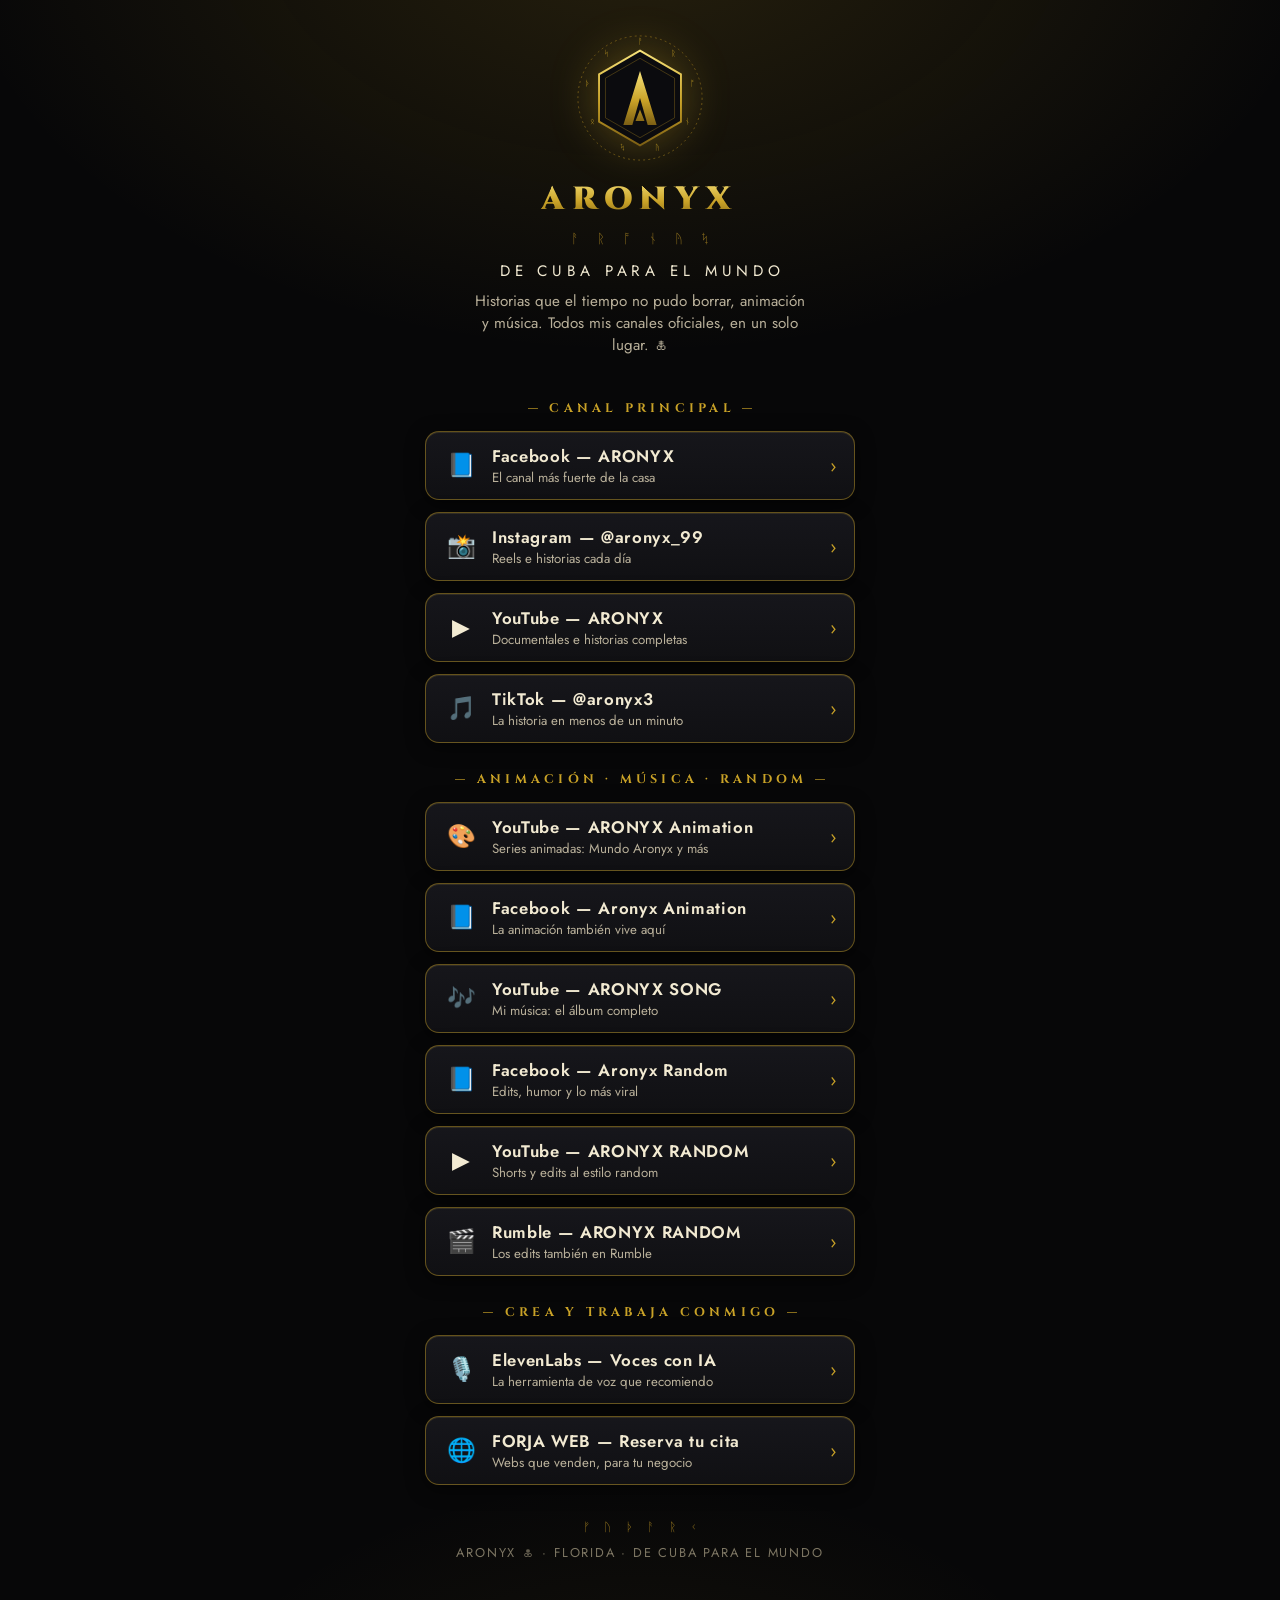
==== index.html @ a1427193 "Add files via upload" ====
<!DOCTYPE html>
<html lang="es">
<head>
<meta charset="UTF-8">
<meta name="viewport" content="width=device-width, initial-scale=1.0">
<title>ARONYX 🜏 — Todos mis enlaces</title>
<meta name="description" content="ARONYX — Historias, animación y música. De Cuba para el mundo. Todos los canales oficiales en un solo lugar.">
<link rel="preconnect" href="https://fonts.googleapis.com">
<link rel="preconnect" href="https://fonts.gstatic.com" crossorigin>
<link href="https://fonts.googleapis.com/css2?family=Cinzel:wght@600;700;900&family=Jost:ital,wght@0,400;0,500;0,600;1,400&display=swap" rel="stylesheet">
<style>
  :root{
    --gold:#c9a227; --gold-hi:#eccd6a; --gold-dim:#8a6d1d;
    --bg:#070708; --panel:#101013; --panel2:#16161b;
    --text:#f2ead2; --muted:#b9b09a;
  }
  *{margin:0;padding:0;box-sizing:border-box;-webkit-tap-highlight-color:transparent}
  html,body{background:var(--bg)}
  body{
    font-family:'Jost',system-ui,sans-serif; color:var(--text);
    min-height:100vh; display:flex; flex-direction:column; align-items:center;
    padding:34px 18px 44px;
    background:
      radial-gradient(ellipse 90% 45% at 50% -5%, rgba(201,162,39,.16), transparent 60%),
      radial-gradient(ellipse 60% 30% at 50% 110%, rgba(201,162,39,.07), transparent 60%),
      var(--bg);
  }
  .wrap{width:100%;max-width:430px;display:flex;flex-direction:column;align-items:center}
  .sigil{width:128px;height:128px;filter:drop-shadow(0 0 22px rgba(201,162,39,.35))}
  h1{
    font-family:'Cinzel',serif;font-weight:900;letter-spacing:.24em;
    font-size:2rem;margin-top:16px;text-align:center;
    background:linear-gradient(180deg,#f6e27a 0%,var(--gold) 55%,#7c5f14 100%);
    -webkit-background-clip:text;background-clip:text;color:transparent;
  }
  .runes{color:var(--gold-dim);letter-spacing:.55em;font-size:.8rem;margin-top:8px;text-indent:.55em}
  .lema{
    margin-top:12px;font-size:.95rem;letter-spacing:.32em;text-transform:uppercase;
    color:var(--text);text-align:center;text-indent:.32em;
  }
  .sub{margin-top:8px;color:var(--muted);font-size:.95rem;text-align:center;line-height:1.45;max-width:340px}
  .links{width:100%;margin-top:28px;display:flex;flex-direction:column;gap:12px}
  .section{
    margin:16px 0 2px;font-family:'Cinzel',serif;font-size:.78rem;font-weight:700;
    letter-spacing:.34em;color:var(--gold);text-transform:uppercase;text-align:center;text-indent:.34em;
  }
  a.btn{
    display:flex;align-items:center;gap:14px;width:100%;
    min-height:62px;padding:12px 18px;border-radius:14px;
    background:linear-gradient(180deg,var(--panel2),var(--panel));
    border:1px solid rgba(201,162,39,.45);
    color:var(--text);text-decoration:none;
    box-shadow:0 4px 18px rgba(0,0,0,.55), inset 0 1px 0 rgba(236,205,106,.12);
    transition:transform .12s ease, border-color .12s ease, box-shadow .12s ease;
  }
  a.btn:active{transform:scale(.985);border-color:var(--gold-hi)}
  .ico{font-size:1.45rem;line-height:1;width:34px;text-align:center;flex:0 0 34px}
  .btn .t{display:flex;flex-direction:column}
  .btn .name{font-weight:600;font-size:1.05rem;letter-spacing:.04em}
  .btn .desc{color:var(--muted);font-size:.83rem}
  .btn .arr{margin-left:auto;color:var(--gold);font-size:1.15rem}
  footer{margin-top:34px;text-align:center}
  footer .fr{color:var(--gold-dim);letter-spacing:.5em;font-size:.72rem;text-indent:.5em}
  footer p{color:#7d7663;font-size:.8rem;margin-top:8px;letter-spacing:.14em}
</style>
</head>
<body>
<div class="wrap">

  <!-- Sigilo oficial ARONYX: hexágono de obsidiana, A de oro fundido y runas grabadas -->
  <svg class="sigil" viewBox="0 0 200 200" role="img" aria-label="Sigilo ARONYX">
    <defs>
      <linearGradient id="gold" x1="0" y1="0" x2="0" y2="1">
        <stop offset="0" stop-color="#f6e27a"/><stop offset=".55" stop-color="#c9a227"/><stop offset="1" stop-color="#7c5f14"/>
      </linearGradient>
    </defs>
    <circle cx="100" cy="100" r="97" fill="none" stroke="#8a6d1d" stroke-width="1.4" stroke-dasharray="3 5" opacity=".8"/>
    <g fill="#c9a227" font-family="serif" font-size="13" text-anchor="middle" opacity=".9">
      <text x="100" y="16">ᚨ</text><text x="152" y="34">ᚱ</text><text x="182" y="82">ᚩ</text>
      <text x="174" y="140">ᚾ</text><text x="128" y="182">ᚤ</text><text x="72" y="182">ᛪ</text>
      <text x="26" y="140">ᛟ</text><text x="18" y="82">ᚦ</text><text x="48" y="34">ᛋ</text>
    </g>
    <polygon points="100,26 164,63 164,137 100,174 36,137 36,63" fill="#0b0b0e" stroke="url(#gold)" stroke-width="3"/>
    <polygon points="100,38 154,69 154,131 100,162 46,131 46,69" fill="none" stroke="#8a6d1d" stroke-width="1" opacity=".7"/>
    <path d="M100 58 L126 142 L112 142 L100 100 L88 142 L74 142 Z M100 118 L107 136 L93 136 Z" fill="url(#gold)"/>
  </svg>

  <h1>ARONYX</h1>
  <div class="runes">ᚨ ᚱ ᚩ ᚾ ᚤ ᛪ</div>
  <div class="lema">De Cuba para el mundo</div>
  <p class="sub">Historias que el tiempo no pudo borrar, animación y música. Todos mis canales oficiales, en un solo lugar. 🜏</p>

  <div class="links">
    <div class="section">— Canal principal —</div>

    <a class="btn" href="https://www.facebook.com/61594683735686">
      <span class="ico">📘</span>
      <span class="t"><span class="name">Facebook — ARONYX</span><span class="desc">El canal más fuerte de la casa</span></span>
      <span class="arr">›</span>
    </a>
    <a class="btn" href="https://www.instagram.com/aronyx_99">
      <span class="ico">📸</span>
      <span class="t"><span class="name">Instagram — @aronyx_99</span><span class="desc">Reels e historias cada día</span></span>
      <span class="arr">›</span>
    </a>
    <a class="btn" href="https://www.youtube.com/@aronyx99">
      <span class="ico">▶️</span>
      <span class="t"><span class="name">YouTube — ARONYX</span><span class="desc">Documentales e historias completas</span></span>
      <span class="arr">›</span>
    </a>
    <a class="btn" href="https://www.tiktok.com/@aronyx3">
      <span class="ico">🎵</span>
      <span class="t"><span class="name">TikTok — @aronyx3</span><span class="desc">La historia en menos de un minuto</span></span>
      <span class="arr">›</span>
    </a>

    <div class="section">— Animación · Música · Random —</div>

    <a class="btn" href="https://www.youtube.com/@ARONYXAnimation">
      <span class="ico">🎨</span>
      <span class="t"><span class="name">YouTube — ARONYX Animation</span><span class="desc">Series animadas: Mundo Aronyx y más</span></span>
      <span class="arr">›</span>
    </a>
    <a class="btn" href="https://www.facebook.com/profile.php?id=61595807870297">
      <span class="ico">📘</span>
      <span class="t"><span class="name">Facebook — Aronyx Animation</span><span class="desc">La animación también vive aquí</span></span>
      <span class="arr">›</span>
    </a>
    <a class="btn" href="https://www.youtube.com/@ARONYXSONG">
      <span class="ico">🎶</span>
      <span class="t"><span class="name">YouTube — ARONYX SONG</span><span class="desc">Mi música: el álbum completo</span></span>
      <span class="arr">›</span>
    </a>
    <a class="btn" href="https://www.facebook.com/profile.php?id=61595536201968">
      <span class="ico">📘</span>
      <span class="t"><span class="name">Facebook — Aronyx Random</span><span class="desc">Edits, humor y lo más viral</span></span>
      <span class="arr">›</span>
    </a>
    <a class="btn" href="https://www.youtube.com/@ARONYXRANDOM">
      <span class="ico">▶️</span>
      <span class="t"><span class="name">YouTube — ARONYX RANDOM</span><span class="desc">Shorts y edits al estilo random</span></span>
      <span class="arr">›</span>
    </a>
    <a class="btn" href="https://rumble.com/c/c-7971514">
      <span class="ico">🎬</span>
      <span class="t"><span class="name">Rumble — ARONYX RANDOM</span><span class="desc">Los edits también en Rumble</span></span>
      <span class="arr">›</span>
    </a>

    <div class="section">— Crea y trabaja conmigo —</div>

    <a class="btn" href="https://try.elevenlabs.io/y86psbyp3qfk">
      <span class="ico">🎙️</span>
      <span class="t"><span class="name">ElevenLabs — Voces con IA</span><span class="desc">La herramienta de voz que recomiendo</span></span>
      <span class="arr">›</span>
    </a>
    <a class="btn" href="https://cal.com/forjaweb/cita-forja-web">
      <span class="ico">🌐</span>
      <span class="t"><span class="name">FORJA WEB — Reserva tu cita</span><span class="desc">Webs que venden, para tu negocio</span></span>
      <span class="arr">›</span>
    </a>
  </div>

  <footer>
    <div class="fr">ᚠ ᚢ ᚦ ᚨ ᚱ ᚲ</div>
    <p>ARONYX 🜏 · FLORIDA · DE CUBA PARA EL MUNDO</p>
  </footer>
</div>
</body>
</html>
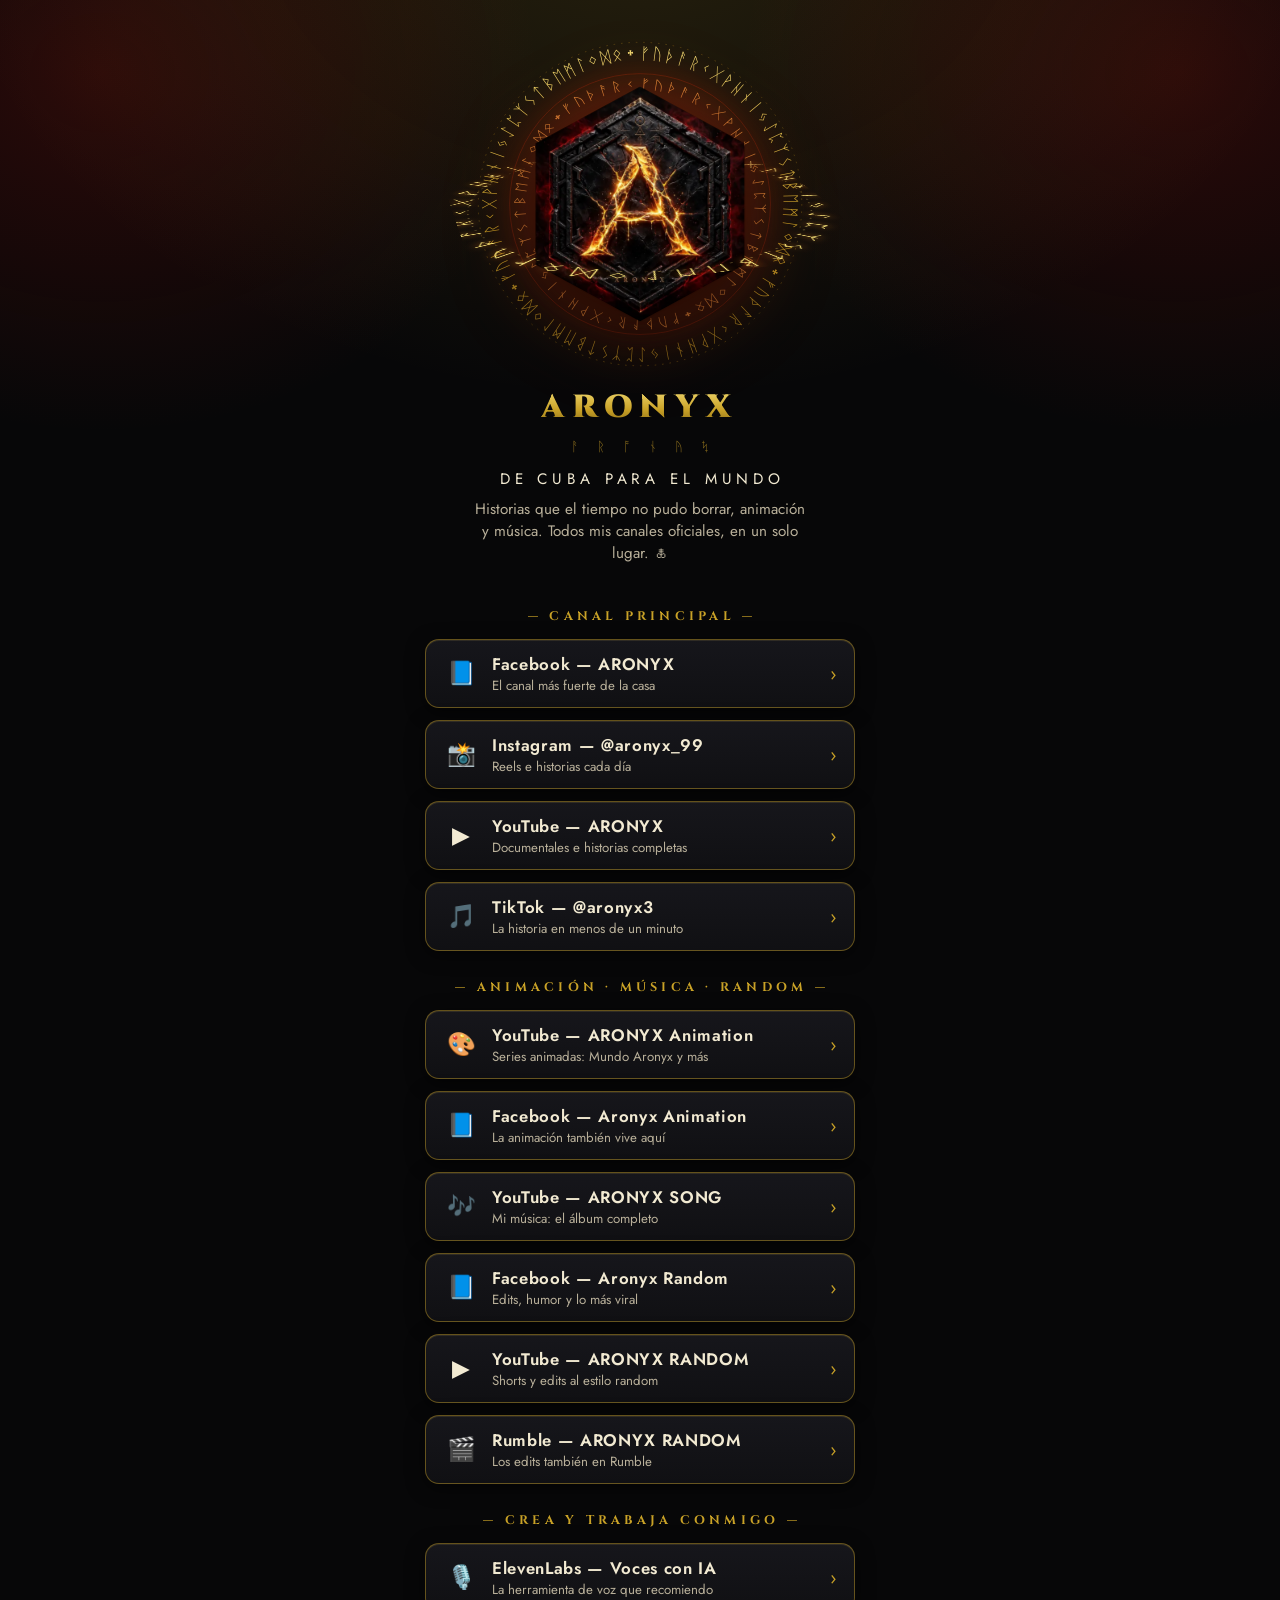
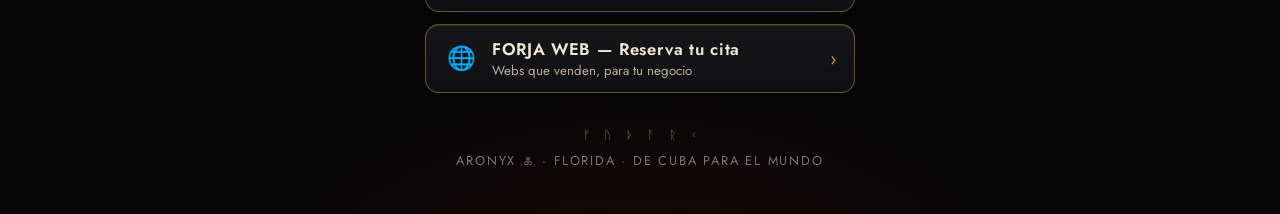
==== commit e437aaa7: "Emblema épico: sigilo real de su perfil (A de lava) + anillos rúnicos 3D" ====
--- a/index.html
+++ b/index.html
@@ -15,18 +15,90 @@
     --text:#f2ead2; --muted:#b9b09a;
   }
   *{margin:0;padding:0;box-sizing:border-box;-webkit-tap-highlight-color:transparent}
-  html,body{background:var(--bg)}
+  html,body{background:var(--bg);overflow-x:clip}
   body{
     font-family:'Jost',system-ui,sans-serif; color:var(--text);
     min-height:100vh; display:flex; flex-direction:column; align-items:center;
     padding:34px 18px 44px;
     background:
+      radial-gradient(ellipse 55% 32% at 8% 4%, rgba(186,22,12,.20), transparent 62%),
+      radial-gradient(ellipse 55% 32% at 92% 4%, rgba(186,22,12,.20), transparent 62%),
       radial-gradient(ellipse 90% 45% at 50% -5%, rgba(201,162,39,.16), transparent 60%),
-      radial-gradient(ellipse 60% 30% at 50% 110%, rgba(201,162,39,.07), transparent 60%),
+      radial-gradient(ellipse 60% 30% at 50% 110%, rgba(150,12,6,.14), transparent 60%),
       var(--bg);
   }
   .wrap{width:100%;max-width:430px;display:flex;flex-direction:column;align-items:center}
-  .sigil{width:128px;height:128px;filter:drop-shadow(0 0 22px rgba(201,162,39,.35))}
+
+  /* ===== Emblema épico: el sigilo REAL de su perfil + anillos rúnicos en 3D ===== */
+  .hero{
+    position:relative;width:min(86vw,332px);aspect-ratio:1/1;margin-top:4px;
+    perspective:1050px;
+    animation:epic-in 1.15s cubic-bezier(.17,1.25,.3,1) .08s both;
+  }
+  .stage{position:absolute;inset:0;transform-style:preserve-3d;animation:sway 9s ease-in-out 1.5s infinite}
+  .glow{
+    position:absolute;inset:7%;border-radius:50%;
+    background:radial-gradient(circle,rgba(255,106,0,.55),rgba(214,32,12,.30) 46%,transparent 70%);
+    filter:blur(16px);animation:pulse 3.8s ease-in-out infinite;
+  }
+  .flare{
+    position:absolute;inset:0;pointer-events:none;opacity:0;
+    background:radial-gradient(circle at 50% 46%,rgba(255,196,92,.55),rgba(255,90,20,.16) 42%,transparent 68%);
+    animation:flare 1.25s ease-out .4s both;
+  }
+  .rings{position:absolute;inset:0;width:100%;height:100%;transform:translateZ(-6px)}
+  .spin-a{transform-box:view-box;transform-origin:center;animation:spin 74s linear infinite}
+  .spin-b{transform-box:view-box;transform-origin:center;animation:spin-rev 52s linear infinite}
+  .runes-outer{font-size:20px;letter-spacing:3px;fill:url(#goldring)}
+  .runes-mid{font-size:15.5px;letter-spacing:2px;fill:#ffab4a;opacity:.92}
+  .orbit-plane{position:absolute;inset:-5%;transform:rotateX(70deg) rotateZ(-16deg);pointer-events:none}
+  .orbit{width:100%;height:100%;animation:spin 26s linear infinite}
+  .runes-orbit{font-size:25px;letter-spacing:6px;fill:#f6e27a;filter:drop-shadow(0 0 6px rgba(255,140,30,.85))}
+  .core{
+    position:absolute;left:50%;top:50%;width:75%;aspect-ratio:1/1;
+    transform:translate(-50%,-50%) translateZ(36px);
+    filter:drop-shadow(0 16px 28px rgba(0,0,0,.8)) drop-shadow(0 0 30px rgba(255,84,20,.30));
+  }
+  .sigil-img{
+    width:100%;height:100%;object-fit:cover;display:block;
+    clip-path:polygon(50% 4.5%,90.5% 26.5%,90.5% 73.5%,50% 95.5%,9.5% 73.5%,9.5% 26.5%);
+  }
+  .shock{
+    position:absolute;left:50%;top:50%;width:64%;aspect-ratio:1/1;margin:-32% 0 0 -32%;
+    border-radius:50%;border:2px solid rgba(255,176,72,.9);
+    box-shadow:0 0 24px rgba(255,120,30,.5), inset 0 0 24px rgba(255,120,30,.35);
+    opacity:0;pointer-events:none;animation:shock 1.05s ease-out .55s both;
+  }
+  .embers{position:absolute;inset:0;pointer-events:none}
+  .embers span{
+    position:absolute;bottom:15%;width:5px;height:5px;border-radius:50%;opacity:0;
+    background:radial-gradient(circle,#ffd98a 0%,#ff7a1a 55%,rgba(255,60,10,0) 78%);
+    box-shadow:0 0 8px 2px rgba(255,120,30,.55);
+    animation:rise 7s linear infinite;
+  }
+  @keyframes spin{to{transform:rotate(360deg)}}
+  @keyframes spin-rev{to{transform:rotate(-360deg)}}
+  @keyframes pulse{0%,100%{opacity:.55;transform:scale(.96)}50%{opacity:.95;transform:scale(1.05)}}
+  @keyframes sway{0%,100%{transform:rotateX(4deg) rotateY(-6deg)}50%{transform:rotateX(-3deg) rotateY(6deg)}}
+  @keyframes epic-in{
+    0%{opacity:0;transform:scale(.3) rotate(-7deg);filter:brightness(3.4) saturate(1.7)}
+    52%{opacity:1;transform:scale(1.07) rotate(1.5deg);filter:brightness(1.6)}
+    76%{transform:scale(.98) rotate(0deg)}
+    100%{opacity:1;transform:scale(1);filter:brightness(1)}
+  }
+  @keyframes shock{0%{transform:scale(.5);opacity:.95}100%{transform:scale(1.45);opacity:0}}
+  @keyframes flare{0%{opacity:0}25%{opacity:.9}100%{opacity:0}}
+  @keyframes rise{
+    0%{transform:translate3d(0,0,0) scale(1);opacity:0}
+    10%{opacity:1}
+    68%{opacity:.9}
+    100%{transform:translate3d(var(--sway,0px),-218px,0) scale(.3);opacity:0}
+  }
+  @media (prefers-reduced-motion: reduce){
+    .hero,.stage,.glow,.spin-a,.spin-b,.orbit{animation:none}
+    .flare,.shock,.embers{display:none}
+  }
+
   h1{
     font-family:'Cinzel',serif;font-weight:900;letter-spacing:.24em;
     font-size:2rem;margin-top:16px;text-align:center;
@@ -67,23 +139,57 @@
 <body>
 <div class="wrap">
 
-  <!-- Sigilo oficial ARONYX: hexágono de obsidiana, A de oro fundido y runas grabadas -->
-  <svg class="sigil" viewBox="0 0 200 200" role="img" aria-label="Sigilo ARONYX">
-    <defs>
-      <linearGradient id="gold" x1="0" y1="0" x2="0" y2="1">
-        <stop offset="0" stop-color="#f6e27a"/><stop offset=".55" stop-color="#c9a227"/><stop offset="1" stop-color="#7c5f14"/>
-      </linearGradient>
-    </defs>
-    <circle cx="100" cy="100" r="97" fill="none" stroke="#8a6d1d" stroke-width="1.4" stroke-dasharray="3 5" opacity=".8"/>
-    <g fill="#c9a227" font-family="serif" font-size="13" text-anchor="middle" opacity=".9">
-      <text x="100" y="16">ᚨ</text><text x="152" y="34">ᚱ</text><text x="182" y="82">ᚩ</text>
-      <text x="174" y="140">ᚾ</text><text x="128" y="182">ᚤ</text><text x="72" y="182">ᛪ</text>
-      <text x="26" y="140">ᛟ</text><text x="18" y="82">ᚦ</text><text x="48" y="34">ᛋ</text>
-    </g>
-    <polygon points="100,26 164,63 164,137 100,174 36,137 36,63" fill="#0b0b0e" stroke="url(#gold)" stroke-width="3"/>
-    <polygon points="100,38 154,69 154,131 100,162 46,131 46,69" fill="none" stroke="#8a6d1d" stroke-width="1" opacity=".7"/>
-    <path d="M100 58 L126 142 L112 142 L100 100 L88 142 L74 142 Z M100 118 L107 136 L93 136 Z" fill="url(#gold)"/>
-  </svg>
+  <!-- Sigilo oficial ARONYX: la imagen REAL de su perfil (hexágono de obsidiana, A de lava,
+       negro y rojo) rodeada de anillos rúnicos en 3D. La A NO se redibuja: es la suya. -->
+  <div class="hero" role="img" aria-label="Sigilo oficial ARONYX: hexágono de obsidiana con la A de lava, rodeado de runas">
+    <div class="stage">
+      <div class="glow"></div>
+      <div class="flare"></div>
+      <svg class="rings" viewBox="0 0 400 400" aria-hidden="true">
+        <defs>
+          <path id="cirO" d="M200,24 a176,176 0 1,1 -0.01,0"/>
+          <path id="cirM" d="M200,60 a140,140 0 1,1 -0.01,0"/>
+          <linearGradient id="goldring" x1="0" y1="0" x2="0" y2="1">
+            <stop offset="0" stop-color="#f6e27a"/><stop offset=".55" stop-color="#c9a227"/><stop offset="1" stop-color="#8a6d1d"/>
+          </linearGradient>
+        </defs>
+        <circle cx="200" cy="200" r="196" fill="none" stroke="#8a6d1d" stroke-width="1" stroke-dasharray="2 7" opacity=".55"/>
+        <circle cx="200" cy="200" r="158" fill="none" stroke="rgba(224,49,18,.30)" stroke-width="1"/>
+        <circle cx="200" cy="200" r="122" fill="none" stroke="rgba(201,162,39,.20)" stroke-width="1" stroke-dasharray="1 6"/>
+        <g class="spin-a">
+          <text class="runes-outer"><textPath href="#cirO" textLength="1102" lengthAdjust="spacingAndGlyphs">ᚠᚢᚦᚨᚱᚲᚷᚹᚺᚾᛁᛃᛇᛈᛉᛊᛏᛒᛖᛗᛚᛜᛞᛟ᛭ᚠᚢᚦᚨᚱᚲᚷᚹᚺᚾᛁᛃᛇᛈᛉᛊᛏᛒᛖᛗᛚᛜᛞᛟ᛭ᚠᚢᚦᚨᚱᚲᚷᚹᚺᚾᛁᛃᛇᛈᛉᛊᛏᛒᛖᛗᛚᛜᛞᛟ᛭</textPath></text>
+        </g>
+        <g class="spin-b">
+          <text class="runes-mid"><textPath href="#cirM" textLength="876" lengthAdjust="spacingAndGlyphs">ᚠᚢᚦᚨᚱᚲᚷᚹᚺᚾᛁᛃᛇᛈᛉᛊᛏᛒᛖᛗᛚᛜᛞᛟ᛭ᚠᚢᚦᚨᚱᚲᚷᚹᚺᚾᛁᛃᛇᛈᛉᛊᛏᛒᛖᛗᛚᛜᛞᛟ᛭ᚠᚢᚦᚨᚱᚲ</textPath></text>
+        </g>
+      </svg>
+      <div class="orbit-plane">
+        <svg class="orbit" viewBox="0 0 400 400" aria-hidden="true">
+          <defs><path id="cirT" d="M200,14 a186,186 0 1,1 -0.01,0"/></defs>
+          <circle cx="200" cy="200" r="186" fill="none" stroke="rgba(236,205,106,.4)" stroke-width="1.4" stroke-dasharray="3 9"/>
+          <text class="runes-orbit"><textPath href="#cirT" textLength="1164" lengthAdjust="spacingAndGlyphs">ᚠᚢᚦᚨᚱᚲᚷᚹᚺᚾᛁᛃᛇᛈᛉᛊᛏᛒᛖᛗᛚᛜᛞᛟᚠᚢᚦᚨᚱᚲᚷᚹᚺᚾᛁᛃᛇᛈ</textPath></text>
+        </svg>
+      </div>
+      <div class="core">
+        <img class="sigil-img" src="[data-uri]" width="640" height="640" alt="Sigilo ARONYX" fetchpriority="high" decoding="async">
+      </div>
+      <div class="shock"></div>
+      <div class="embers" aria-hidden="true">
+        <span style="left:18%;--sway:-22px;animation-duration:7.5s;animation-delay:.2s"></span>
+        <span style="left:26%;--sway:14px;animation-duration:9s;animation-delay:1.4s"></span>
+        <span style="left:33%;--sway:-10px;animation-duration:6.4s;animation-delay:2.6s"></span>
+        <span style="left:41%;--sway:20px;animation-duration:8.2s;animation-delay:.8s"></span>
+        <span style="left:48%;--sway:-18px;animation-duration:7s;animation-delay:3.4s"></span>
+        <span style="left:56%;--sway:10px;animation-duration:9.6s;animation-delay:1.9s"></span>
+        <span style="left:63%;--sway:-24px;animation-duration:6.8s;animation-delay:4.2s"></span>
+        <span style="left:71%;--sway:16px;animation-duration:8.8s;animation-delay:.5s"></span>
+        <span style="left:79%;--sway:-12px;animation-duration:7.8s;animation-delay:2.2s"></span>
+        <span style="left:29%;--sway:24px;animation-duration:10s;animation-delay:5s"></span>
+        <span style="left:52%;--sway:-6px;animation-duration:6.2s;animation-delay:5.8s"></span>
+        <span style="left:67%;--sway:8px;animation-duration:9.2s;animation-delay:3s"></span>
+      </div>
+    </div>
+  </div>
 
   <h1>ARONYX</h1>
   <div class="runes">ᚨ ᚱ ᚩ ᚾ ᚤ ᛪ</div>
@@ -166,5 +272,8 @@
     <p>ARONYX 🜏 · FLORIDA · DE CUBA PARA EL MUNDO</p>
   </footer>
 </div>
+<script>
+try{var i=document.querySelector('.sigil-img');if(i){var l=document.createElement('link');l.rel='icon';l.type='image/webp';l.href=i.src;document.head.appendChild(l);}}catch(e){}
+</script>
 </body>
 </html>
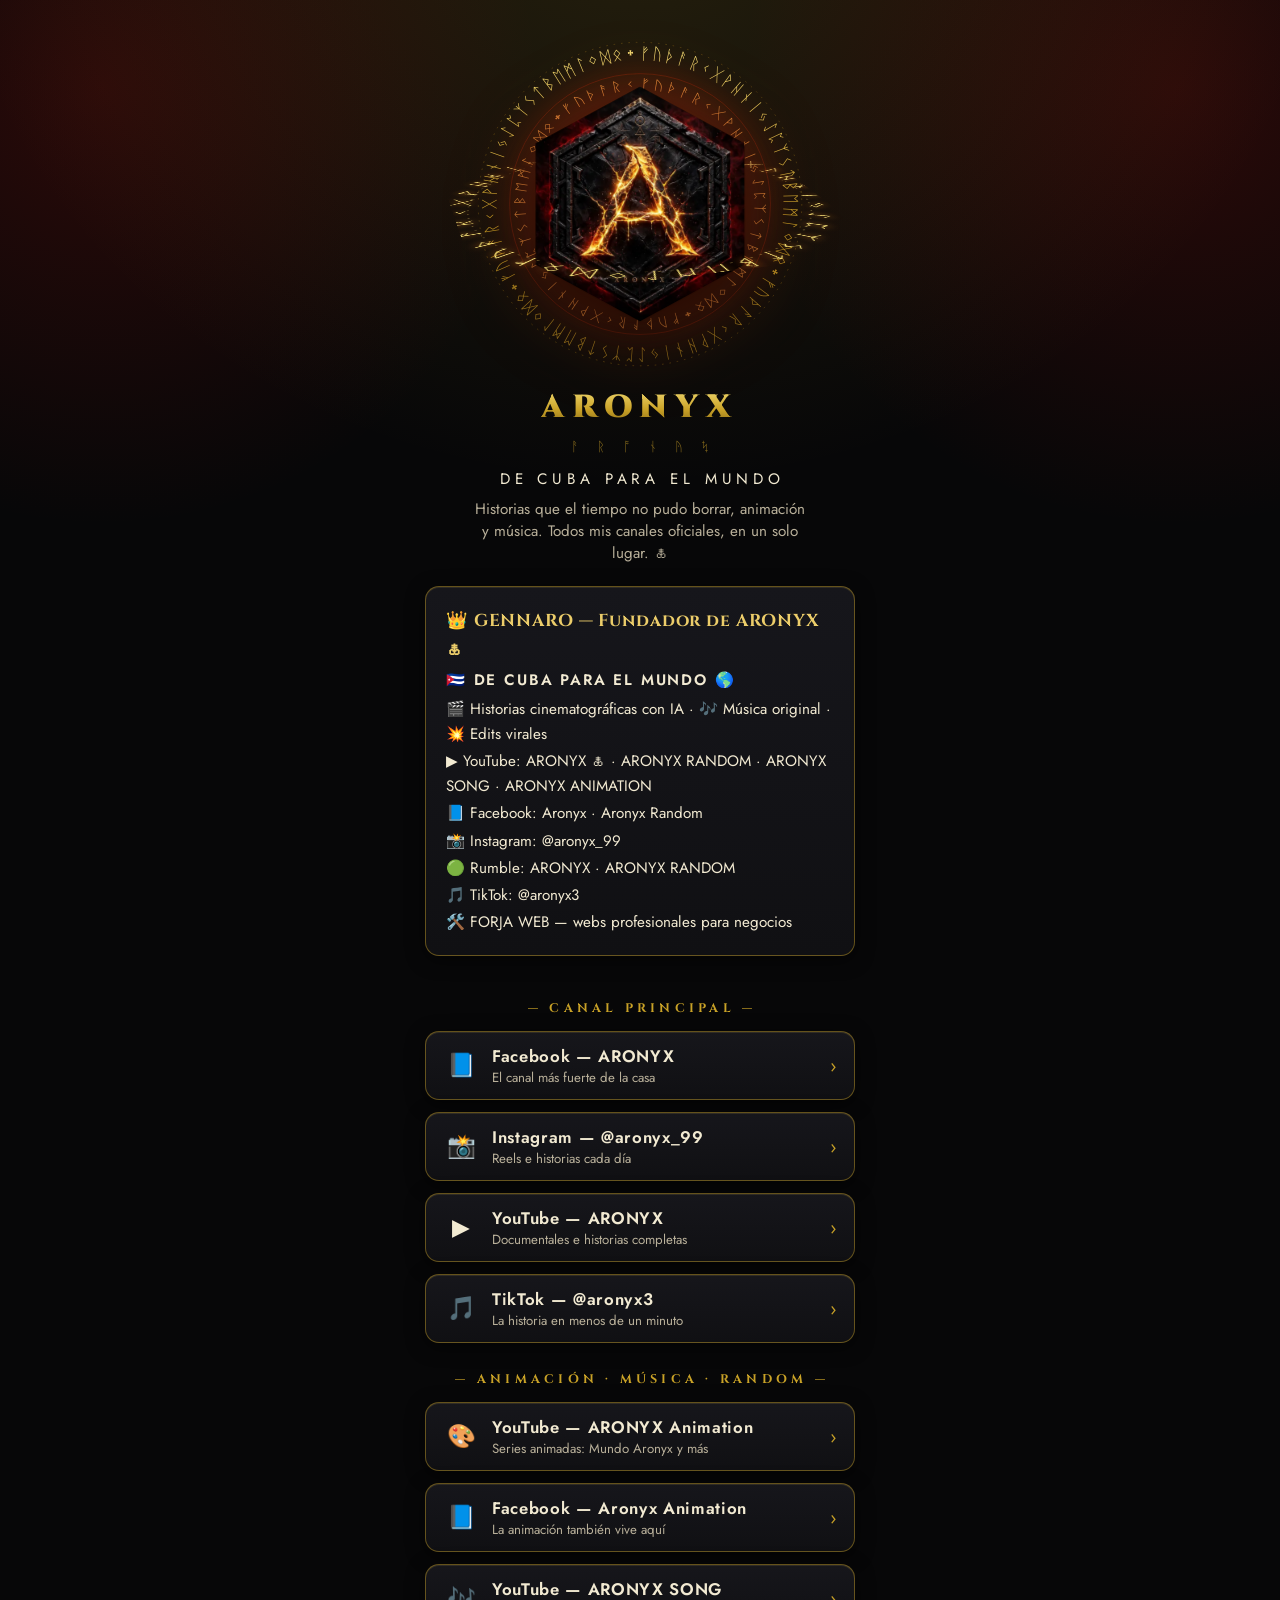
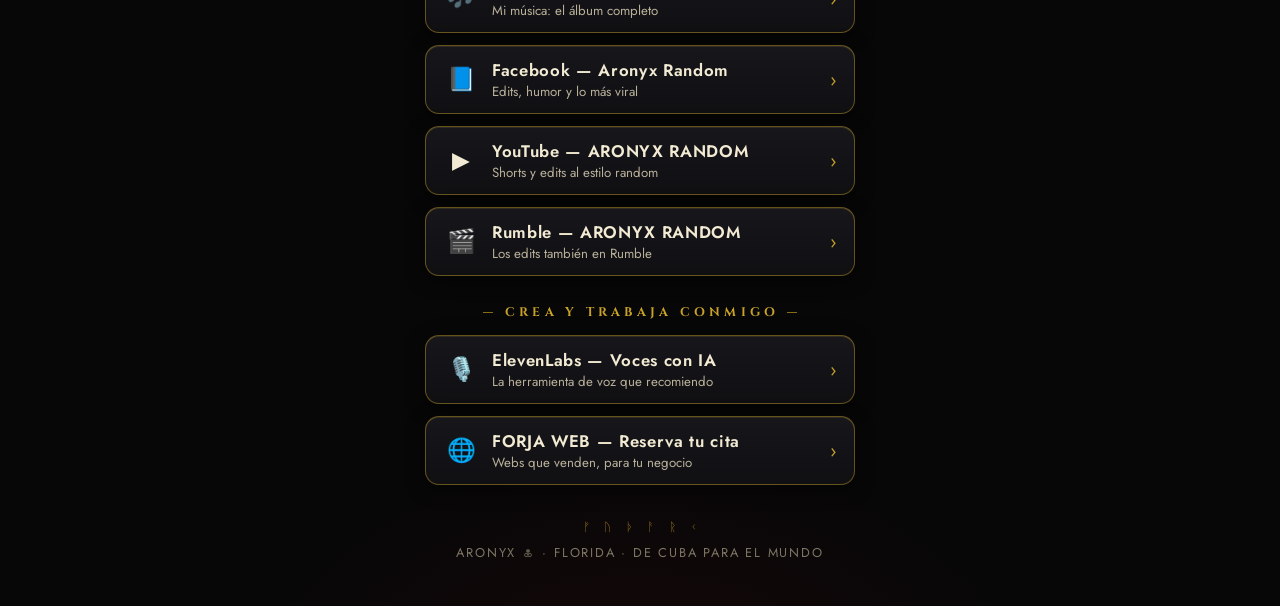
==== commit 59958caf: "Agrega bloque de presentación oficial de la marca ARONYX (intro con todos los canales)" ====
--- a/index.html
+++ b/index.html
@@ -111,6 +111,19 @@
     color:var(--text);text-align:center;text-indent:.32em;
   }
   .sub{margin-top:8px;color:var(--muted);font-size:.95rem;text-align:center;line-height:1.45;max-width:340px}
+  .presentacion{
+    width:100%;margin-top:22px;padding:18px 20px;border-radius:14px;
+    background:linear-gradient(180deg,var(--panel2),var(--panel));
+    border:1px solid rgba(201,162,39,.45);
+    box-shadow:0 4px 18px rgba(0,0,0,.55), inset 0 1px 0 rgba(236,205,106,.12);
+    font-size:.95rem;line-height:1.65;text-align:left;
+  }
+  .presentacion p{margin:2px 0}
+  .presentacion .p-title{
+    font-family:'Cinzel',serif;font-weight:700;font-size:1.08rem;letter-spacing:.05em;
+    color:var(--gold-hi);margin-bottom:4px;
+  }
+  .presentacion .p-lema{letter-spacing:.12em;text-transform:uppercase;font-weight:600;margin-bottom:4px}
   .links{width:100%;margin-top:28px;display:flex;flex-direction:column;gap:12px}
   .section{
     margin:16px 0 2px;font-family:'Cinzel',serif;font-size:.78rem;font-weight:700;
@@ -196,6 +209,18 @@
   <div class="lema">De Cuba para el mundo</div>
   <p class="sub">Historias que el tiempo no pudo borrar, animación y música. Todos mis canales oficiales, en un solo lugar. 🜏</p>
 
+  <div class="presentacion">
+    <p class="p-title">👑 GENNARO — Fundador de ARONYX 🜏</p>
+    <p class="p-lema">🇨🇺 DE CUBA PARA EL MUNDO 🌎</p>
+    <p>🎬 Historias cinematográficas con IA · 🎶 Música original · 💥 Edits virales</p>
+    <p>▶️ YouTube: ARONYX 🜏 · ARONYX RANDOM · ARONYX SONG · ARONYX ANIMATION</p>
+    <p>📘 Facebook: Aronyx · Aronyx Random</p>
+    <p>📸 Instagram: @aronyx_99</p>
+    <p>🟢 Rumble: ARONYX · ARONYX RANDOM</p>
+    <p>🎵 TikTok: @aronyx3</p>
+    <p>🛠️ FORJA WEB — webs profesionales para negocios</p>
+  </div>
+
   <div class="links">
     <div class="section">— Canal principal —</div>
 
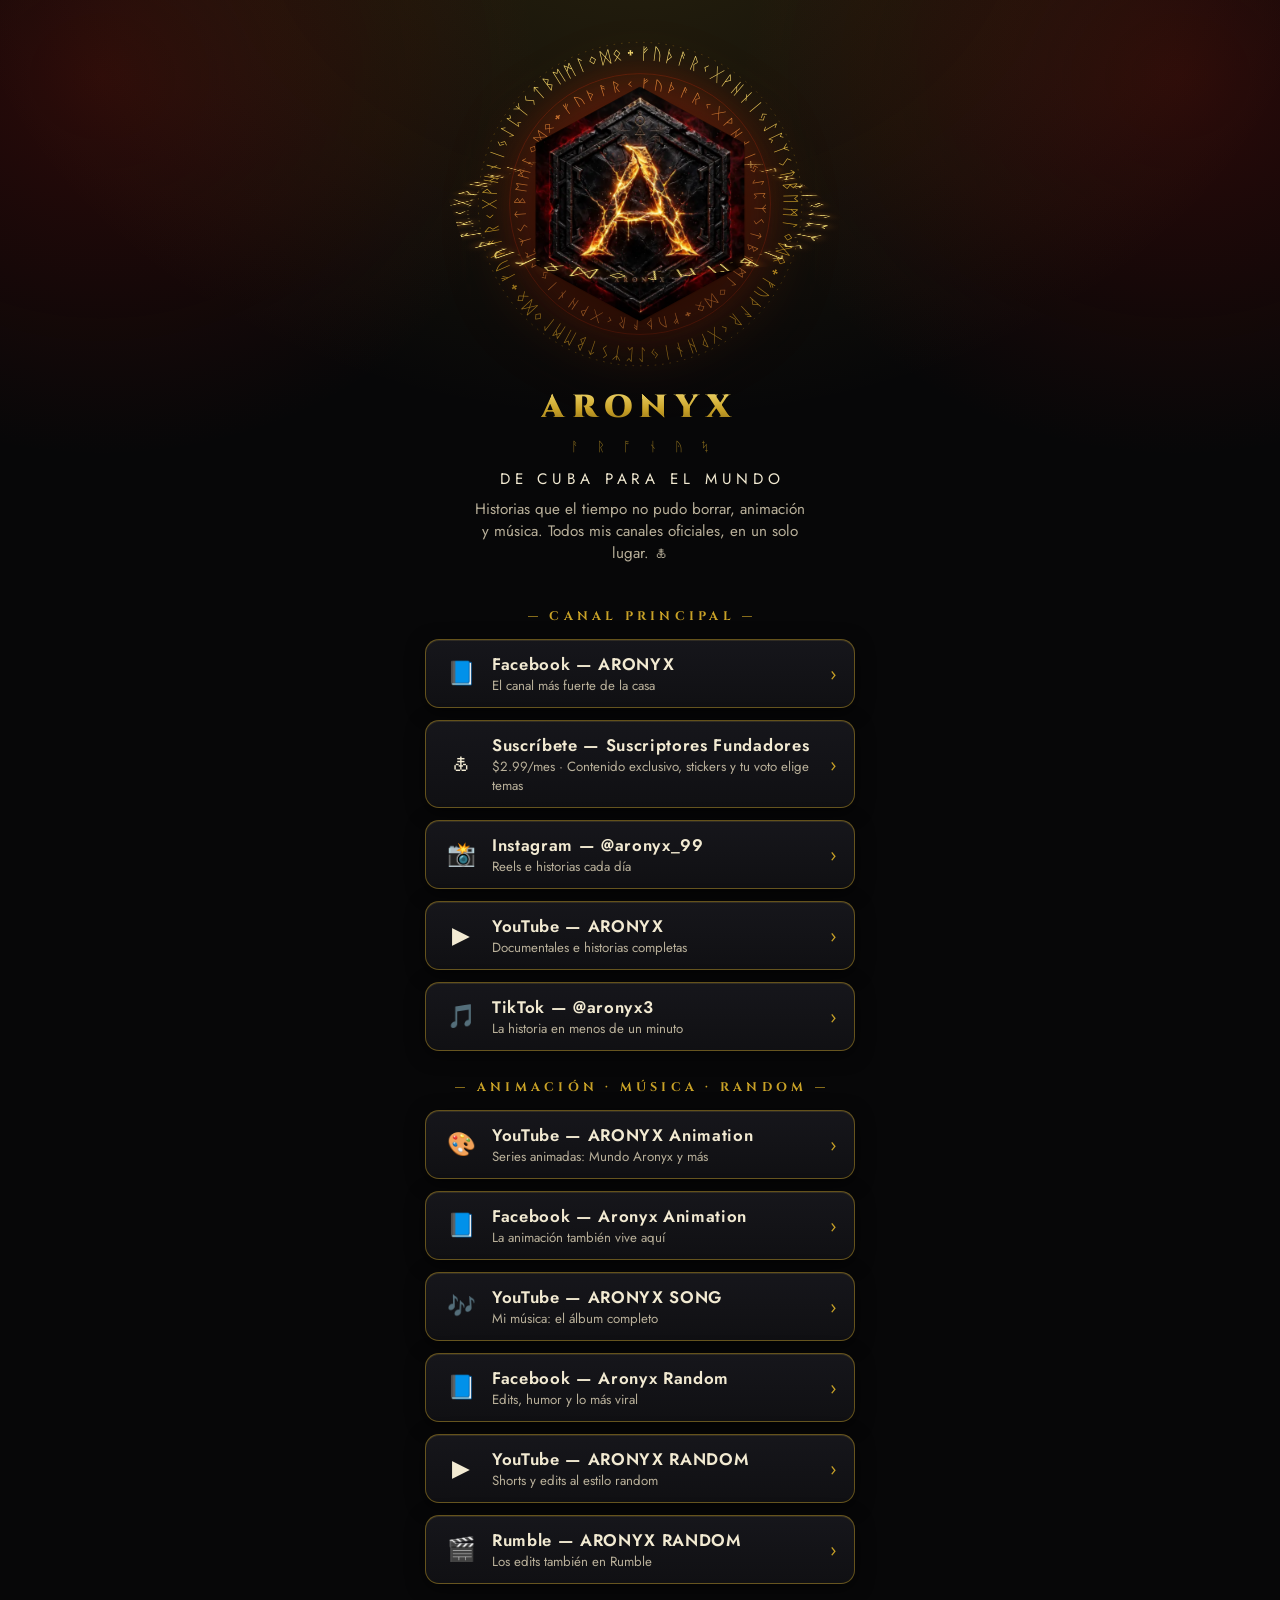
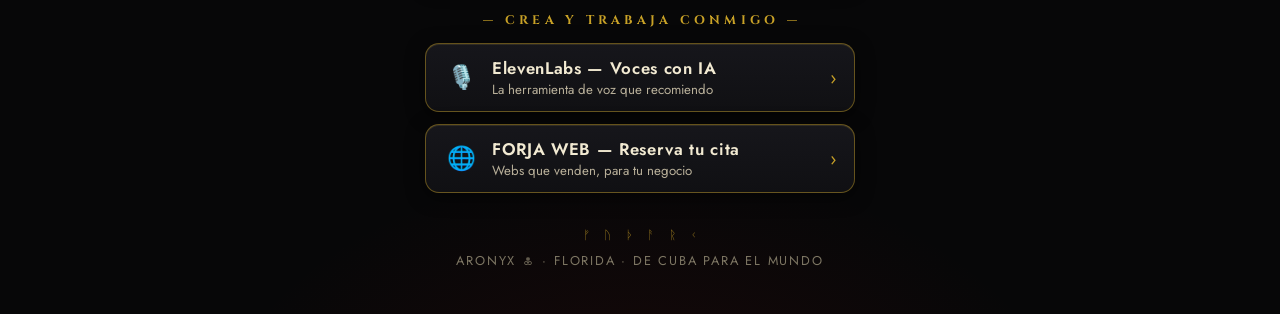
==== commit 466720c5: "Agrega botón de suscripción de Facebook $2.99" ====
--- a/index.html
+++ b/index.html
@@ -111,19 +111,6 @@
     color:var(--text);text-align:center;text-indent:.32em;
   }
   .sub{margin-top:8px;color:var(--muted);font-size:.95rem;text-align:center;line-height:1.45;max-width:340px}
-  .presentacion{
-    width:100%;margin-top:22px;padding:18px 20px;border-radius:14px;
-    background:linear-gradient(180deg,var(--panel2),var(--panel));
-    border:1px solid rgba(201,162,39,.45);
-    box-shadow:0 4px 18px rgba(0,0,0,.55), inset 0 1px 0 rgba(236,205,106,.12);
-    font-size:.95rem;line-height:1.65;text-align:left;
-  }
-  .presentacion p{margin:2px 0}
-  .presentacion .p-title{
-    font-family:'Cinzel',serif;font-weight:700;font-size:1.08rem;letter-spacing:.05em;
-    color:var(--gold-hi);margin-bottom:4px;
-  }
-  .presentacion .p-lema{letter-spacing:.12em;text-transform:uppercase;font-weight:600;margin-bottom:4px}
   .links{width:100%;margin-top:28px;display:flex;flex-direction:column;gap:12px}
   .section{
     margin:16px 0 2px;font-family:'Cinzel',serif;font-size:.78rem;font-weight:700;
@@ -209,24 +196,17 @@
   <div class="lema">De Cuba para el mundo</div>
   <p class="sub">Historias que el tiempo no pudo borrar, animación y música. Todos mis canales oficiales, en un solo lugar. 🜏</p>
 
-  <div class="presentacion">
-    <p class="p-title">👑 GENNARO — Fundador de ARONYX 🜏</p>
-    <p class="p-lema">🇨🇺 DE CUBA PARA EL MUNDO 🌎</p>
-    <p>🎬 Historias cinematográficas con IA · 🎶 Música original · 💥 Edits virales</p>
-    <p>▶️ YouTube: ARONYX 🜏 · ARONYX RANDOM · ARONYX SONG · ARONYX ANIMATION</p>
-    <p>📘 Facebook: Aronyx · Aronyx Random</p>
-    <p>📸 Instagram: @aronyx_99</p>
-    <p>🟢 Rumble: ARONYX · ARONYX RANDOM</p>
-    <p>🎵 TikTok: @aronyx3</p>
-    <p>🛠️ FORJA WEB — webs profesionales para negocios</p>
-  </div>
-
   <div class="links">
     <div class="section">— Canal principal —</div>
 
     <a class="btn" href="https://www.facebook.com/61594683735686">
       <span class="ico">📘</span>
       <span class="t"><span class="name">Facebook — ARONYX</span><span class="desc">El canal más fuerte de la casa</span></span>
+      <span class="arr">›</span>
+    </a>
+    <a class="btn" href="https://www.facebook.com/61594683735686/subscribe/">
+      <span class="ico">🜏</span>
+      <span class="t"><span class="name">Suscríbete — Suscriptores Fundadores</span><span class="desc">$2.99/mes · Contenido exclusivo, stickers y tu voto elige temas</span></span>
       <span class="arr">›</span>
     </a>
     <a class="btn" href="https://www.instagram.com/aronyx_99">
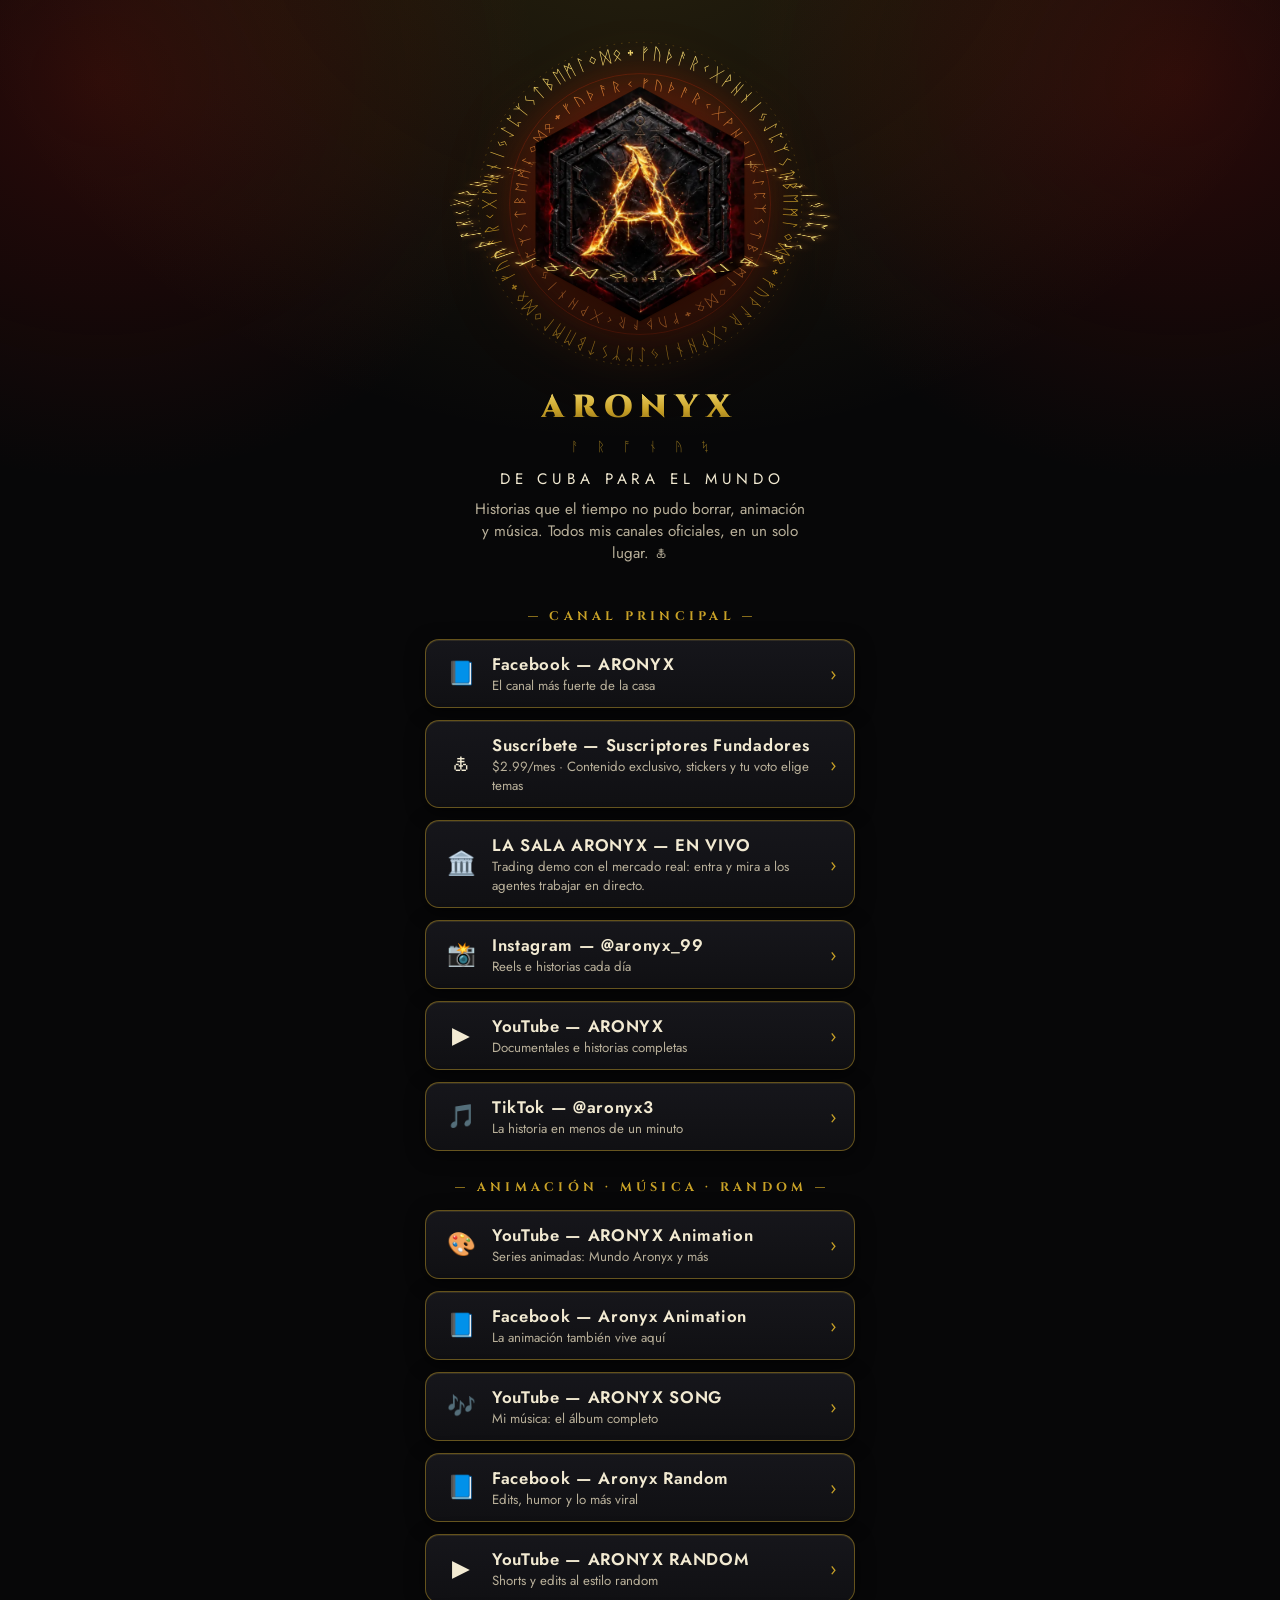
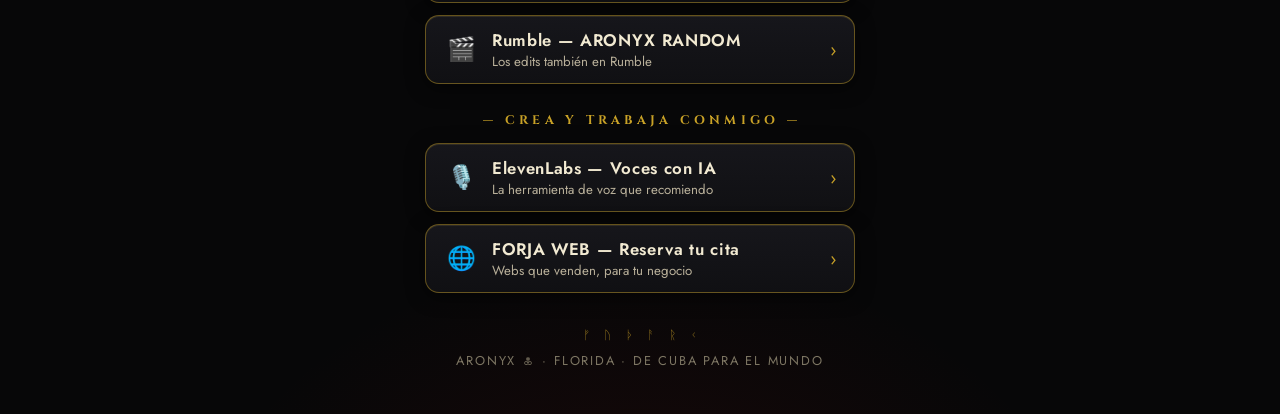
==== commit fdb23d32: "Enlaces: nueva tarjeta LA SALA ARONYX — EN VIVO hacia /sala/" ====
--- a/index.html
+++ b/index.html
@@ -209,6 +209,11 @@
       <span class="t"><span class="name">Suscríbete — Suscriptores Fundadores</span><span class="desc">$2.99/mes · Contenido exclusivo, stickers y tu voto elige temas</span></span>
       <span class="arr">›</span>
     </a>
+    <a class="btn" href="https://gennaronew04-design.github.io/aronyx-enlaces/sala/">
+      <span class="ico">🏛️</span>
+      <span class="t"><span class="name">LA SALA ARONYX — EN VIVO</span><span class="desc">Trading demo con el mercado real: entra y mira a los agentes trabajar en directo.</span></span>
+      <span class="arr">›</span>
+    </a>
     <a class="btn" href="https://www.instagram.com/aronyx_99">
       <span class="ico">📸</span>
       <span class="t"><span class="name">Instagram — @aronyx_99</span><span class="desc">Reels e historias cada día</span></span>
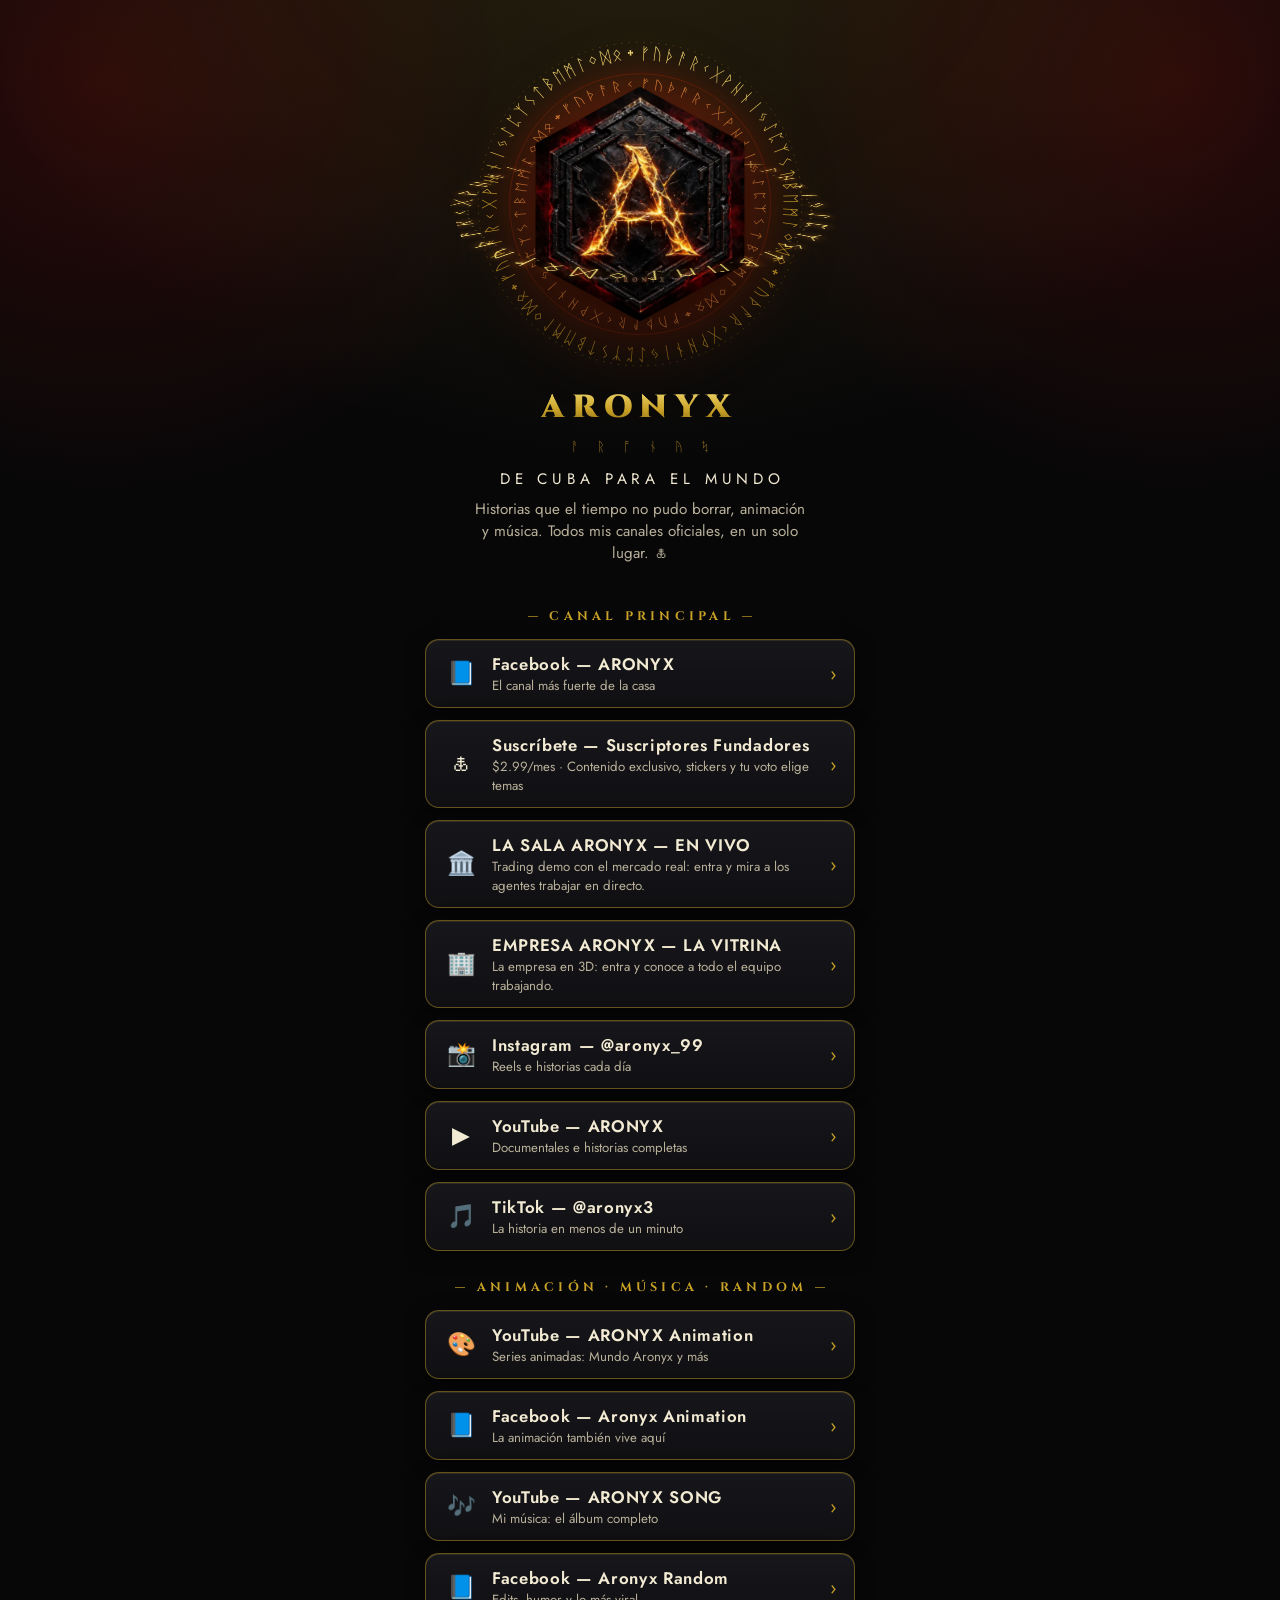
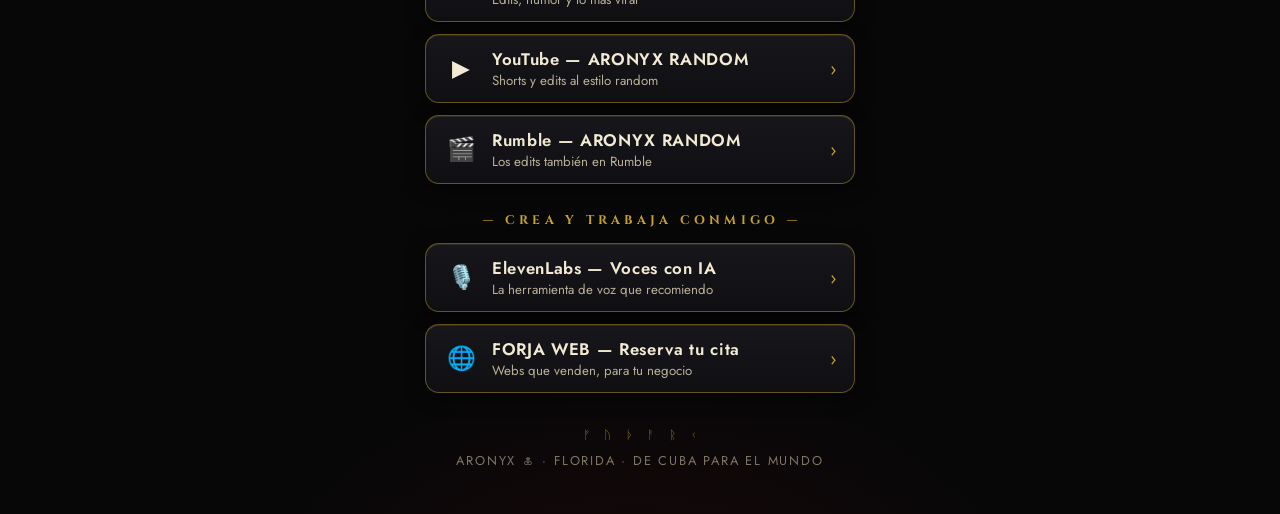
==== commit dfc548f0: "Enlaces: agrega la vitrina de la Empresa ARONYX junto a La Sala" ====
--- a/index.html
+++ b/index.html
@@ -214,6 +214,11 @@
       <span class="t"><span class="name">LA SALA ARONYX — EN VIVO</span><span class="desc">Trading demo con el mercado real: entra y mira a los agentes trabajar en directo.</span></span>
       <span class="arr">›</span>
     </a>
+    <a class="btn" href="https://muse.ai/s/empresa-aronyx-uv60xvxmixzegxe/OhN6BYkK7xHmEYTzje8Q-FH6EB6jsXuoKxsRKbzCZ30">
+      <span class="ico">🏢</span>
+      <span class="t"><span class="name">EMPRESA ARONYX — LA VITRINA</span><span class="desc">La empresa en 3D: entra y conoce a todo el equipo trabajando.</span></span>
+      <span class="arr">›</span>
+    </a>
     <a class="btn" href="https://www.instagram.com/aronyx_99">
       <span class="ico">📸</span>
       <span class="t"><span class="name">Instagram — @aronyx_99</span><span class="desc">Reels e historias cada día</span></span>
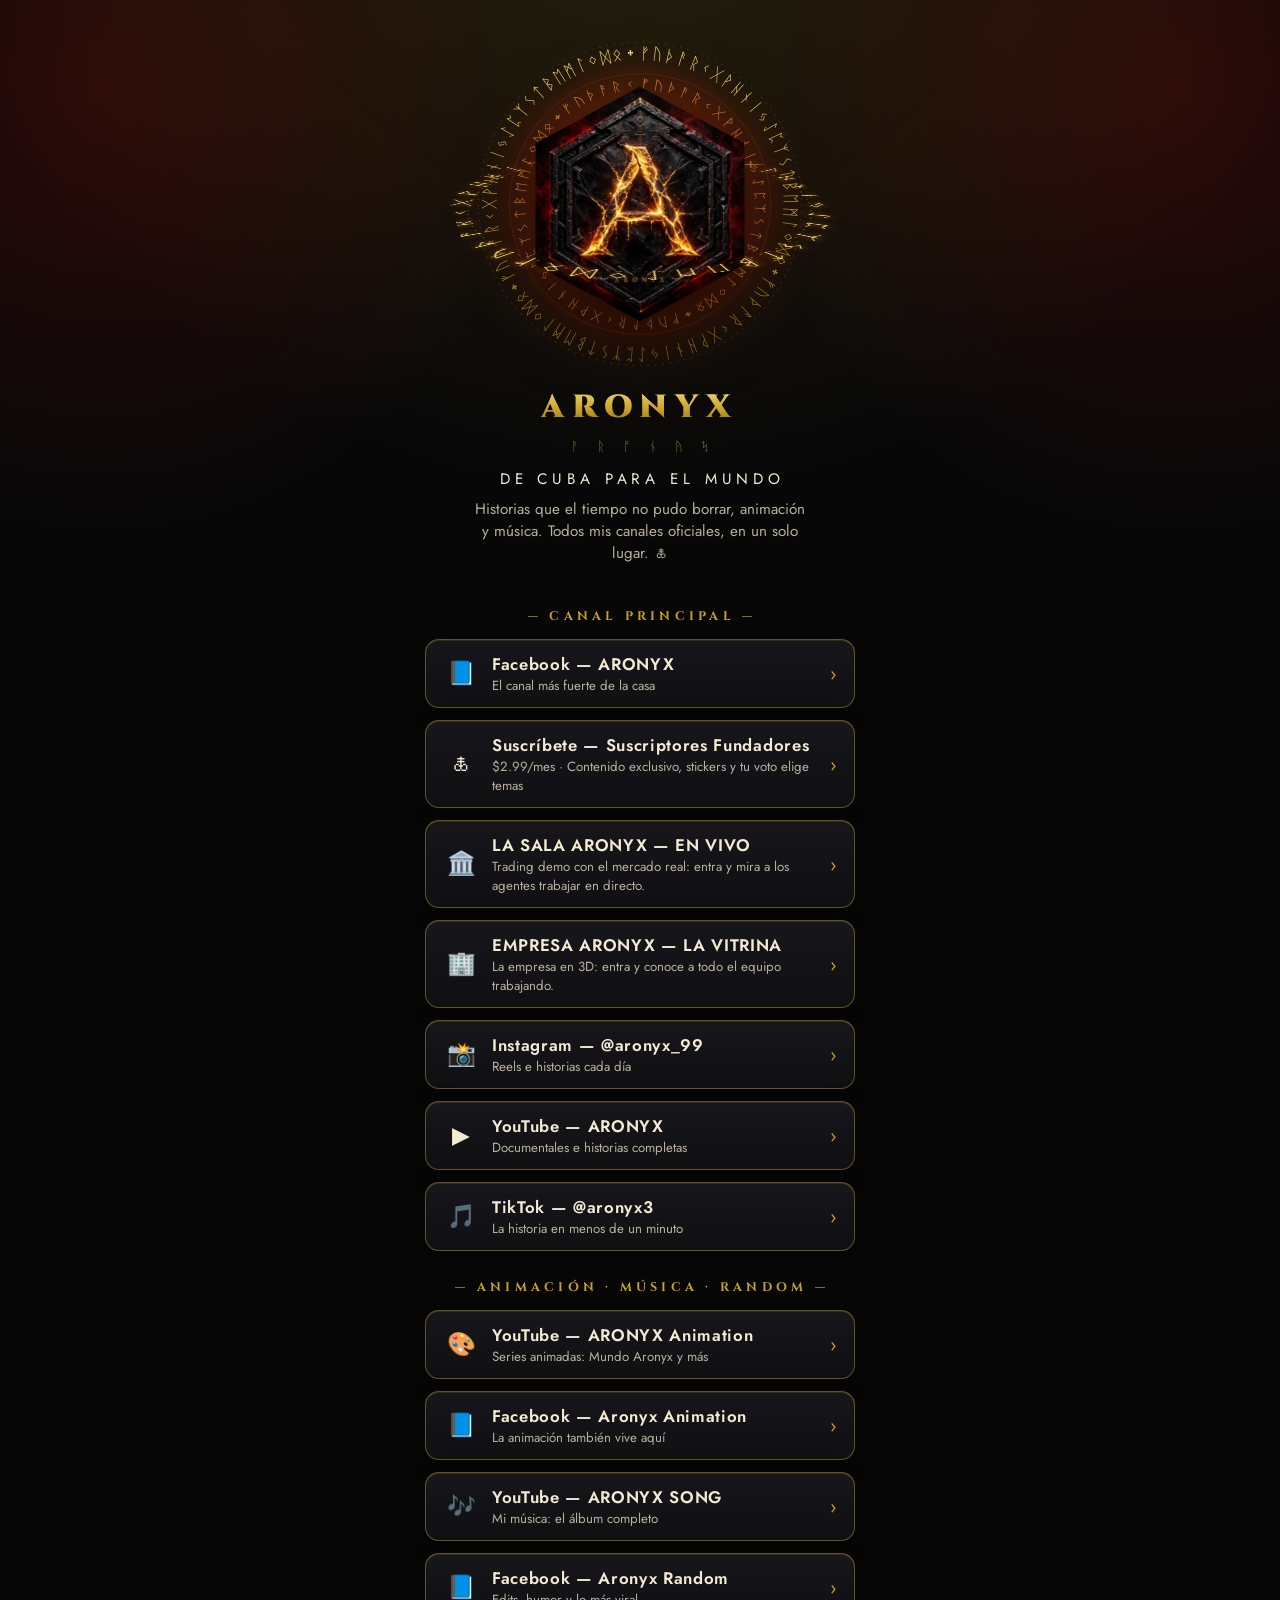
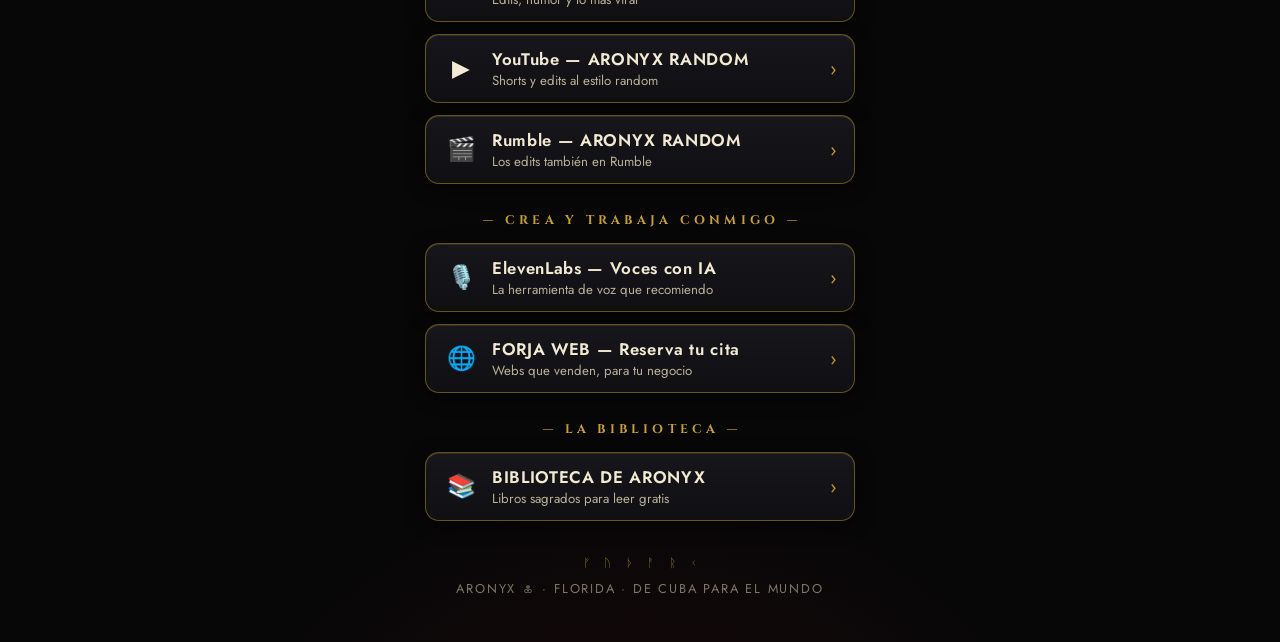
==== commit 178f5243: "Biblioteca de ARONYX: página nueva y botón en la página de enlaces" ====
--- a/index.html
+++ b/index.html
@@ -280,6 +280,14 @@
       <span class="t"><span class="name">FORJA WEB — Reserva tu cita</span><span class="desc">Webs que venden, para tu negocio</span></span>
       <span class="arr">›</span>
     </a>
+
+    <div class="section">— La Biblioteca —</div>
+
+    <a class="btn" href="biblioteca.html">
+      <span class="ico">📚</span>
+      <span class="t"><span class="name">BIBLIOTECA DE ARONYX</span><span class="desc">Libros sagrados para leer gratis</span></span>
+      <span class="arr">›</span>
+    </a>
   </div>
 
   <footer>
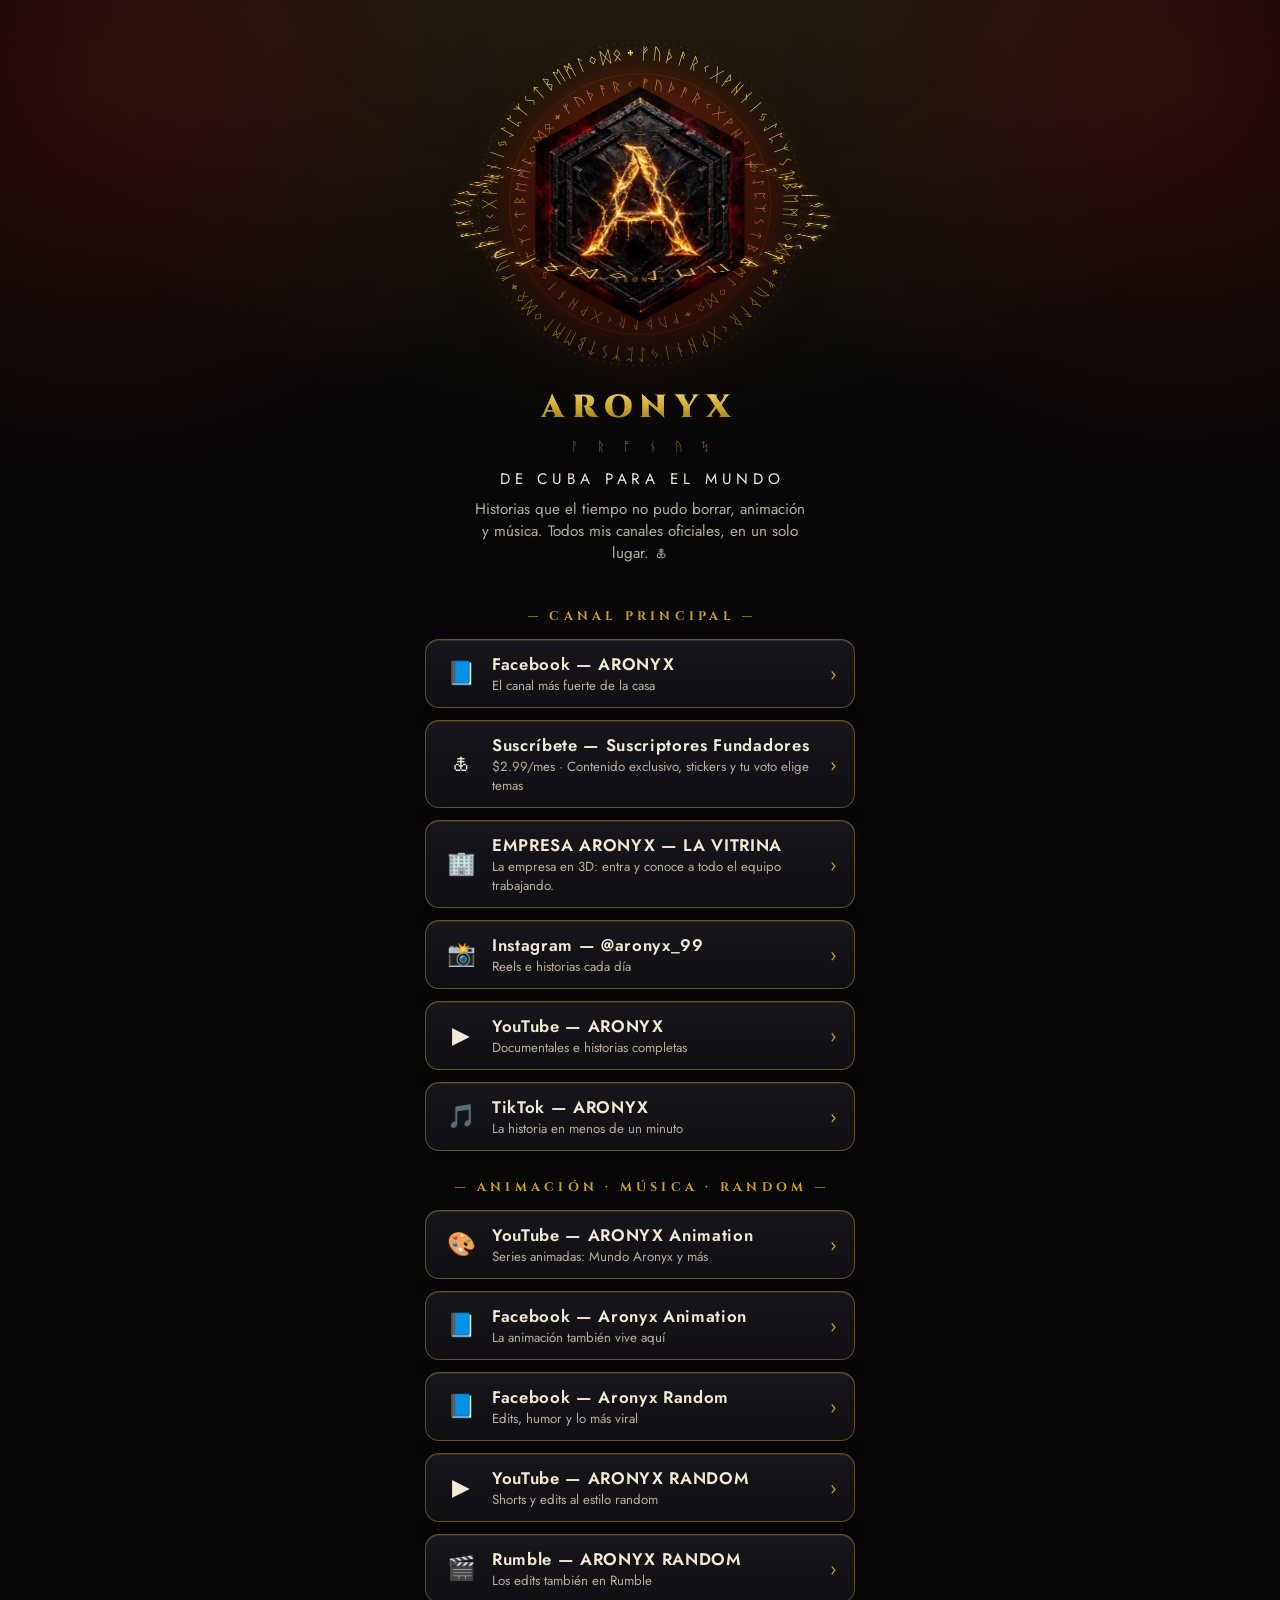
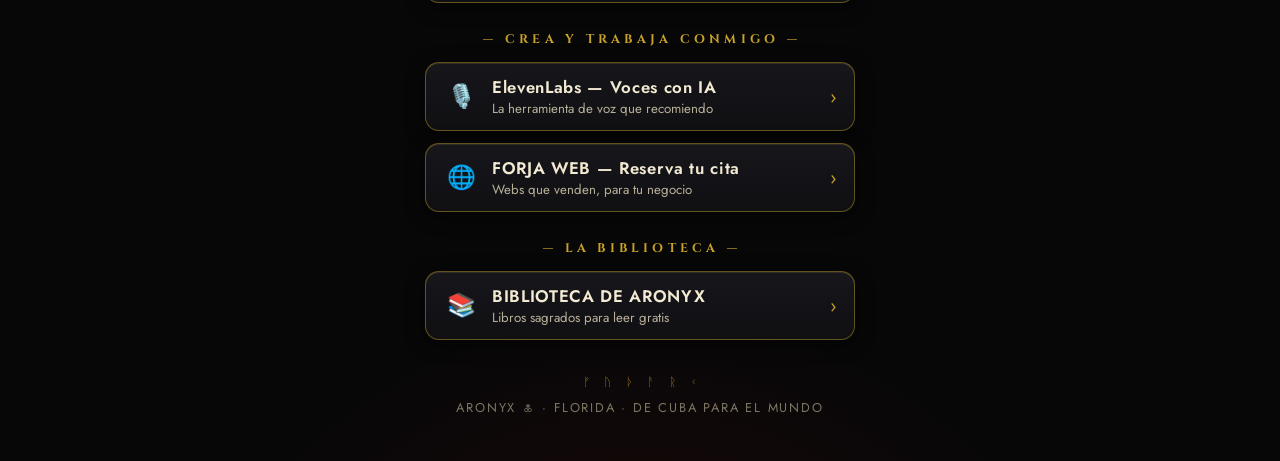
==== commit 85156a65: "Página de enlaces corregida (OK de Gennaro 2026-11-04): fuera La Sala y ARONYX SONG, TikTok pasa a @" ====
--- a/index.html
+++ b/index.html
@@ -209,11 +209,6 @@
       <span class="t"><span class="name">Suscríbete — Suscriptores Fundadores</span><span class="desc">$2.99/mes · Contenido exclusivo, stickers y tu voto elige temas</span></span>
       <span class="arr">›</span>
     </a>
-    <a class="btn" href="https://gennaronew04-design.github.io/aronyx-enlaces/sala/">
-      <span class="ico">🏛️</span>
-      <span class="t"><span class="name">LA SALA ARONYX — EN VIVO</span><span class="desc">Trading demo con el mercado real: entra y mira a los agentes trabajar en directo.</span></span>
-      <span class="arr">›</span>
-    </a>
     <a class="btn" href="https://muse.ai/s/empresa-aronyx-uv60xvxmixzegxe/OhN6BYkK7xHmEYTzje8Q-FH6EB6jsXuoKxsRKbzCZ30">
       <span class="ico">🏢</span>
       <span class="t"><span class="name">EMPRESA ARONYX — LA VITRINA</span><span class="desc">La empresa en 3D: entra y conoce a todo el equipo trabajando.</span></span>
@@ -229,9 +224,9 @@
       <span class="t"><span class="name">YouTube — ARONYX</span><span class="desc">Documentales e historias completas</span></span>
       <span class="arr">›</span>
     </a>
-    <a class="btn" href="https://www.tiktok.com/@aronyx3">
+    <a class="btn" href="https://www.tiktok.com/@elami_ci99">
       <span class="ico">🎵</span>
-      <span class="t"><span class="name">TikTok — @aronyx3</span><span class="desc">La historia en menos de un minuto</span></span>
+      <span class="t"><span class="name">TikTok — ARONYX</span><span class="desc">La historia en menos de un minuto</span></span>
       <span class="arr">›</span>
     </a>
 
@@ -245,11 +240,6 @@
     <a class="btn" href="https://www.facebook.com/profile.php?id=61595807870297">
       <span class="ico">📘</span>
       <span class="t"><span class="name">Facebook — Aronyx Animation</span><span class="desc">La animación también vive aquí</span></span>
-      <span class="arr">›</span>
-    </a>
-    <a class="btn" href="https://www.youtube.com/@ARONYXSONG">
-      <span class="ico">🎶</span>
-      <span class="t"><span class="name">YouTube — ARONYX SONG</span><span class="desc">Mi música: el álbum completo</span></span>
       <span class="arr">›</span>
     </a>
     <a class="btn" href="https://www.facebook.com/profile.php?id=61595536201968">
